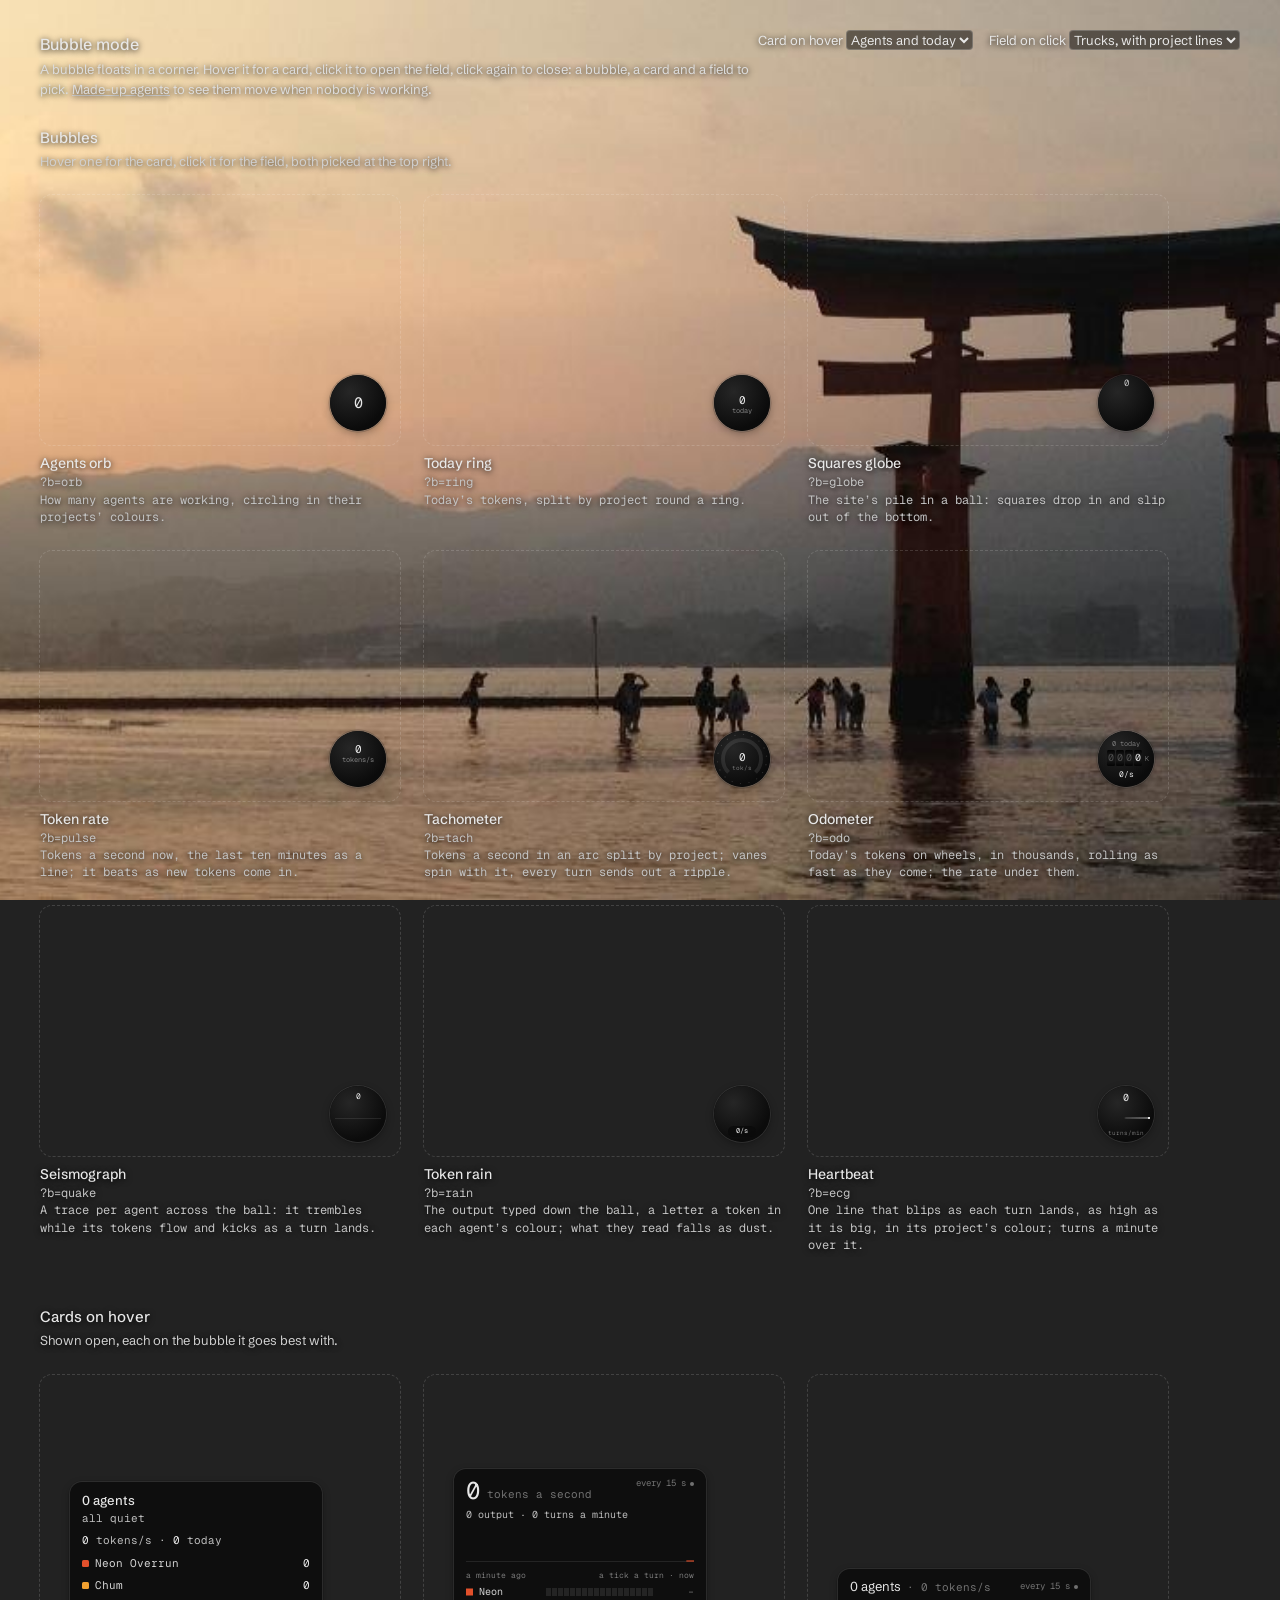
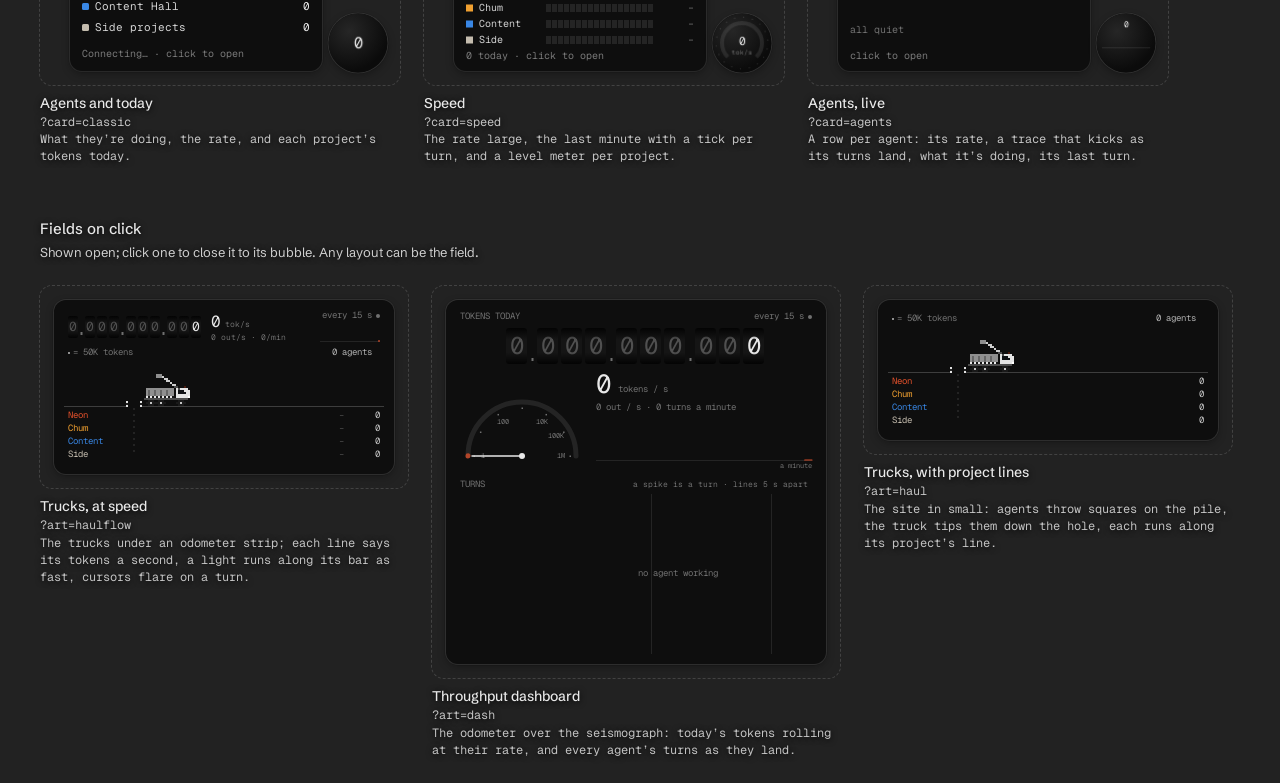
==== lab/bubble.html @ 2945d014 "Tokiscope Co-Authored-By: Claude Opus 5.5 <noreply@anthropic.com>" ====
<!doctype html>
<html lang="en">
<head>
<meta charset="utf-8">
<meta name="viewport" content="width=device-width, initial-scale=1">
<title>Bubble mode</title>
<link href="https://fonts.googleapis.com/css2?family=Geist+Mono:wght@400&family=Schibsted+Grotesk:wght@400;500&display=swap" rel="stylesheet">
<link href="bubble.css" rel="stylesheet">
<style>
  /* The bubble ideas side by side over a wallpaper: the bubbles (hover one for its card, click it for the field), then
     the cards and the fields shown open. ?b=<bubble>&card=<card>&art=<layout> shows one alone on a transparent page,
     pinned to the bottom right, for the app (&app=1); ?relay=demo makes agents up. */
  body { margin: 0; min-height: 100vh; color: #e8e8e8; font: 400 .875rem/1.5 "Schibsted Grotesk", system-ui, sans-serif;
    background: #222 url(torii.jpg) center / cover fixed; }
  h1 { margin: 0; padding: 2rem 2.5rem 0; font-size: 1rem; font-weight: 500; text-shadow: 0 1px 6px #000; }
  .intro { margin: .25rem 2.5rem 0; max-width: 46rem; font-size: .8125rem; color: #ddd; text-shadow: 0 1px 6px #000; }
  .intro a { color: inherit; }
  h2 { margin: 0; padding: 1.75rem 2.5rem 0; font-size: .9375rem; font-weight: 500; text-shadow: 0 1px 6px #000; }
  h2 + p { margin: .15rem 2.5rem 0; font-size: .8125rem; color: #d0d0d0; text-shadow: 0 1px 6px #000; }
  .controls { position: absolute; top: 1.9rem; right: 2.5rem; display: flex; gap: 1rem; font-size: .8125rem; text-shadow: 0 1px 6px #000; }
  .controls select { font: inherit; background: rgb(0 0 0 / .5); color: inherit; border: 1px solid rgb(255 255 255 / .2); border-radius: 4px; }
  main { display: flex; flex-wrap: wrap; gap: 1.5rem; padding: 1.5rem 2.5rem; }
  figure { margin: 0; }
  .stage { position: relative; width: 420px; height: 240px; border-radius: 12px; outline: 1px dashed rgb(255 255 255 / .15); }
  figcaption { margin-top: .5rem; text-shadow: 0 1px 6px #000; max-width: 420px; }
  figcaption b { font-weight: 500; }
  figcaption span { display: block; color: #c4c4c4; font: 400 .75rem/1.45 "Geist Mono", ui-monospace, monospace; }

  html.one, html.one body { background: transparent; }
  html.one body { height: 100vh; overflow: hidden; }
</style>
</head>
<body>
<script type="module">
  import { bubble, BUBBLES, CARDS } from './bubble.js';
  import { MACHINES } from './lab.js';
  const q = new URLSearchParams(location.search), one = q.get('b');
  const art = MACHINES[q.get('art')] ? q.get('art') : 'haul', card = CARDS[q.get('card')] ? q.get('card') : 'classic';
  if (one && BUBBLES[one]) {
    document.documentElement.classList.add('one');
    window.bubble = bubble(document.body, { style: one, card, art, app: q.has('app') });
  } else {
    // The cards with the bubble each goes best with, and the fields worth comparing open.
    const PAIR = { classic: 'orb', speed: 'tach', agents: 'quake' }, FIELDS = ['haulflow', 'dash', 'haul'];
    const fig = (data, size, title, url, note) => `<figure style="width:${size[0]}px"><div class="stage" ${data} style="width:${size[0]}px;height:${size[1]}px"></div>
      <figcaption><b>${title}</b><span>${url}</span><span>${note}</span></figcaption></figure>`;
    const select = (id, list, at) => `<select id="${id}">${Object.entries(list).map(([k, m]) => `<option value="${k}"${k === at ? ' selected' : ''}>${m.name}</option>`).join('')}</select>`;
    const demo = q.get('relay') === 'demo';
    document.body.innerHTML = `<h1>Bubble mode</h1>
      <p class="intro">A bubble floats in a corner. Hover it for a card, click it to open the field, click again to close: a
        bubble, a card and a field to pick. ${demo ? 'Made-up agents — <a href="?">follow the relay</a>.' : '<a href="?relay=demo">Made-up agents</a> to see them move when nobody is working.'}</p>
      <div class="controls"><label>Card on hover ${select('card', CARDS, card)}</label><label>Field on click ${select('art', MACHINES, art)}</label></div>
      <h2>Bubbles</h2><p>Hover one for the card, click it for the field, both picked at the top right.</p>
      <main>${Object.entries(BUBBLES).map(([k, b]) => fig(`data-b="${k}"`, [360, 250], b.name, `?b=${k}`, b.note)).join('')}</main>
      <h2>Cards on hover</h2><p>Shown open, each on the bubble it goes best with.</p>
      <main>${Object.entries(CARDS).map(([k, c]) => fig(`data-card="${k}"`, [360, 310], c.name, `?card=${k}`, c.note)).join('')}</main>
      <h2>Fields on click</h2><p>Shown open; click one to close it to its bubble. Any layout can be the field.</p>
      <main>${FIELDS.map(k => fig(`data-art="${k}"`, MACHINES[k].size().map(v => v + 48), MACHINES[k].name, `?art=${k}`, MACHINES[k].note)).join('')}</main>`;
    for (const id of ['card', 'art']) document.getElementById(id).addEventListener('change', e => { q.set(id, e.target.value); location.search = q; });
    for (const el of document.querySelectorAll('[data-b]')) bubble(el, { style: el.dataset.b, card, art });
    for (const el of document.querySelectorAll('[data-card]')) bubble(el, { style: PAIR[el.dataset.card], card: el.dataset.card, art, pin: 'card' });
    for (const el of document.querySelectorAll('[data-art]')) bubble(el, { style: 'tach', card, art: el.dataset.art, pin: 'open' });
  }
</script>
</body>
</html>
---- lab/bubble.css ----
/* The bubble, its hover card and the field it opens (bubble.js), for bubble.html and settings.html. */
/* The bubble and its hover card, side by side in the bottom right corner. */
.bw { position: absolute; right: 0; bottom: 0; padding: 14px; display: flex; align-items: flex-end; gap: 8px; }
/* The shell is the bubble: a dark ball with a hairline edge that reads on light and dark wallpapers, and a small
   shadow that stays inside the window. Clicked, it grows from its corner into the field, the ball fading out and
   the field fading in as it opens; clicked again, it shrinks back. It bobs while it is a bubble. */
.shell { position: relative; flex: none; width: 56px; height: 56px; border-radius: 28px; overflow: hidden; cursor: pointer;
  background: #0b0b0b;
  box-shadow: 0 0 0 1px rgb(255 255 255 / .1), 0 0 0 1.5px rgb(0 0 0 / .2), 0 3px 8px rgb(0 0 0 / .3);
  animation: bob 3.2s ease-in-out infinite;
  transition: width .42s cubic-bezier(.2, .8, .2, 1) .06s, height .42s cubic-bezier(.2, .8, .2, 1), border-radius .42s cubic-bezier(.2, .8, .2, 1), scale .2s ease; }
.shell.hover:not(.open) { scale: 1.05; }
.shell.open { width: var(--aw); height: var(--ah); border-radius: 12px; animation: none; background-color: #0e0e0e;
  transition: width .42s cubic-bezier(.2, .8, .2, 1), height .42s cubic-bezier(.2, .8, .2, 1) .04s, border-radius .32s cubic-bezier(.2, .8, .2, 1), scale .2s ease; }
.ball { position: absolute; right: 0; bottom: 0; width: 56px; height: 56px; border-radius: 50%;
  background: radial-gradient(circle at 35% 30%, #262626, #0b0b0b 70%); transition: opacity .22s ease .22s; }
.shell.open .ball { opacity: 0; transition: opacity .12s ease; }
.shell.flash .ball { animation: flash .35s ease-out; }
.art { position: absolute; right: 0; bottom: 0; padding: 10px; opacity: 0; pointer-events: none; transition: opacity .1s ease; }
.shell.open .art { opacity: 1; transition: opacity .24s ease .26s; }
@keyframes bob { 50% { translate: 0 -3px; } }
@keyframes flash { 40% { scale: 1.04; } }
/* The hover card: always laid out, invisible until shown; it fades and grows a little out of the bubble's side. */
.panel { background: #0e0e0e; border-radius: 12px; box-shadow: 0 0 0 1px rgb(255 255 255 / .08), 0 0 0 1.5px rgb(0 0 0 / .15), 0 3px 8px rgb(0 0 0 / .3);
  transform-origin: 100% 100%; opacity: 0; visibility: hidden; pointer-events: none; transform: translate(6px, 4px) scale(.94);
  transition: opacity .16s ease-in, transform .18s ease-in, visibility 0s linear .18s; }
/* Pinned to another corner (the app moves the bubble near the top or left of the screen), everything mirrors. */
.bw.top { top: 0; bottom: auto; align-items: flex-start; --oy: 0%; --sy: -4px; }
.bw.left { left: 0; right: auto; flex-direction: row-reverse; --ox: 0%; --sx: -6px; }
.bw.top .ball, .bw.top .art { top: 0; bottom: auto; }
.bw.left .ball, .bw.left .art { left: 0; right: auto; }
.panel { transform-origin: var(--ox, 100%) var(--oy, 100%); transform: translate(var(--sx, 6px), var(--sy, 4px)) scale(.94); }
.panel.in { opacity: 1; visibility: visible; pointer-events: auto; transform: none;
  transition: opacity .26s cubic-bezier(.2, .8, .2, 1) .05s, transform .34s cubic-bezier(.2, .8, .2, 1) .05s, visibility 0s; }
.card { width: 228px; padding: 10px 12px; font: 400 11px/1.4 "Geist Mono", ui-monospace, monospace; color: #bdbdbd; }
.card p { margin: 0; }
.card b { font-weight: 400; color: #e8e8e8; }
.card .hd { font: 500 13px/1.3 "Schibsted Grotesk", system-ui, sans-serif; }
.card .hd b { font-weight: 500; }
.card .hd span { font: 400 11px "Geist Mono", ui-monospace, monospace; color: #9a9a9a; }
.card .st { margin-top: 2px; white-space: nowrap; overflow: hidden; text-overflow: ellipsis; }
.card .rt { margin-top: 6px; }
.card ul { list-style: none; margin: 8px 0; padding: 0; display: grid; gap: 3px; }
.card li { position: relative; display: grid; grid-template-columns: auto 1fr auto; align-items: center; gap: 6px; padding-bottom: 3px; }
.card li i { width: 7px; height: 7px; border-radius: 1.5px; }
.card li span { color: #d4d4d4; }
.card li em { font-style: normal; color: #e8e8e8; }
.card li s { position: absolute; left: 13px; bottom: 0; height: 1px; max-width: calc(100% - 13px); text-decoration: none; }
.card .ft { color: #7a7a7a; font-size: 10px; }
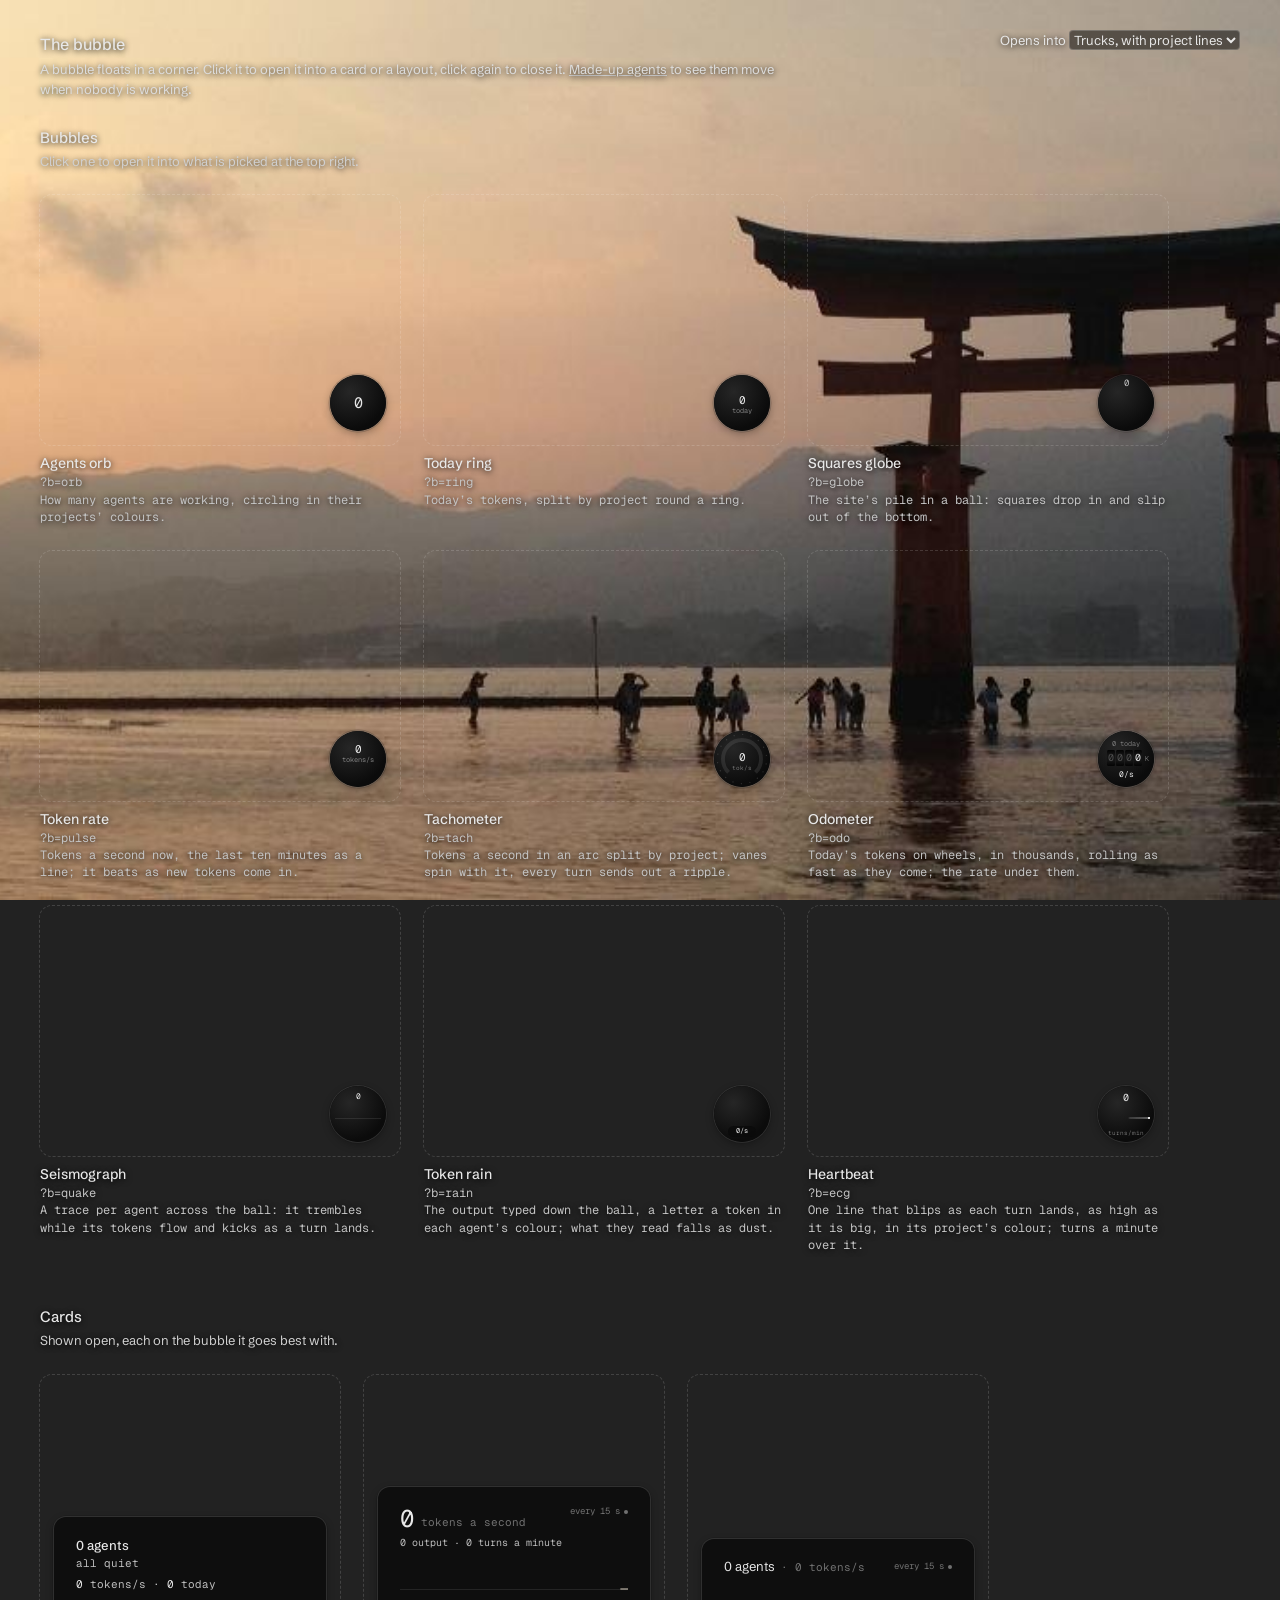
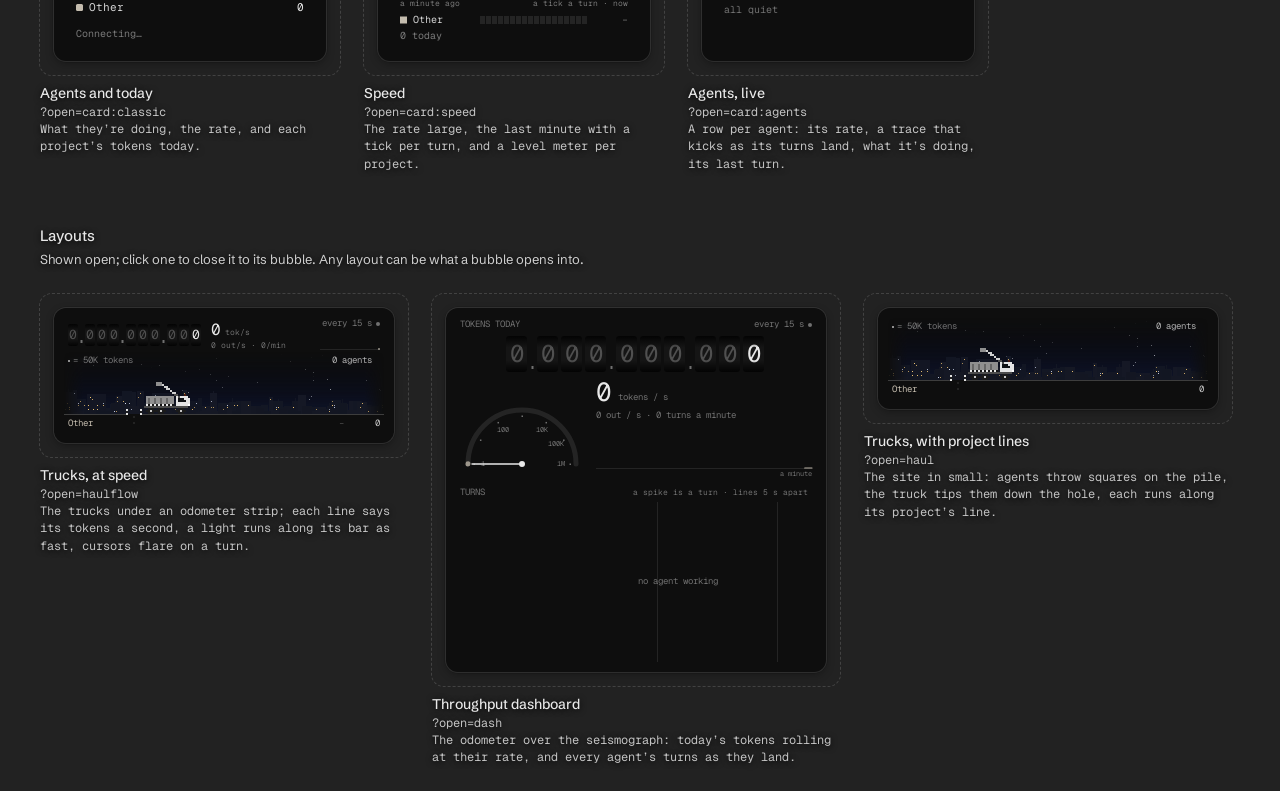
==== commit b5dd3c6d: "The bubble only: it opens into a card or a layout; Settings in three tabs; today's tokens in the men" ====
--- a/lab/bubble.html
+++ b/lab/bubble.html
@@ -3,12 +3,12 @@
 <head>
 <meta charset="utf-8">
 <meta name="viewport" content="width=device-width, initial-scale=1">
-<title>Bubble mode</title>
+<title>The bubble</title>
 <link href="https://fonts.googleapis.com/css2?family=Geist+Mono:wght@400&family=Schibsted+Grotesk:wght@400;500&display=swap" rel="stylesheet">
 <link href="bubble.css" rel="stylesheet">
 <style>
-  /* The bubble ideas side by side over a wallpaper: the bubbles (hover one for its card, click it for the field), then
-     the cards and the fields shown open. ?b=<bubble>&card=<card>&art=<layout> shows one alone on a transparent page,
+  /* The bubbles side by side over a wallpaper (click one to open it), then what they can open into shown open: the
+     cards and the layouts worth comparing. ?b=<bubble>&open=<card:key|layout> shows one alone on a transparent page,
      pinned to the bottom right, for the app (&app=1); ?relay=demo makes agents up. */
   body { margin: 0; min-height: 100vh; color: #e8e8e8; font: 400 .875rem/1.5 "Schibsted Grotesk", system-ui, sans-serif;
     background: #222 url(torii.jpg) center / cover fixed; }
@@ -32,34 +32,34 @@
 </head>
 <body>
 <script type="module">
-  import { bubble, BUBBLES, CARDS } from './bubble.js';
+  import { bubble, BUBBLES, CARDS, isCard } from './bubble.js';
   import { MACHINES } from './lab.js';
   const q = new URLSearchParams(location.search), one = q.get('b');
-  const art = MACHINES[q.get('art')] ? q.get('art') : 'haul', card = CARDS[q.get('card')] ? q.get('card') : 'classic';
+  const open = isCard(q.get('open')) || MACHINES[q.get('open')] ? q.get('open') : 'haul';
   if (one && BUBBLES[one]) {
     document.documentElement.classList.add('one');
-    window.bubble = bubble(document.body, { style: one, card, art, app: q.has('app') });
+    window.bubble = bubble(document.body, { style: one, open, app: q.has('app') });
   } else {
-    // The cards with the bubble each goes best with, and the fields worth comparing open.
+    // What a bubble opens into, shown open: the cards on the bubble each goes best with, and the layouts worth comparing.
     const PAIR = { classic: 'orb', speed: 'tach', agents: 'quake' }, FIELDS = ['haulflow', 'dash', 'haul'];
     const fig = (data, size, title, url, note) => `<figure style="width:${size[0]}px"><div class="stage" ${data} style="width:${size[0]}px;height:${size[1]}px"></div>
       <figcaption><b>${title}</b><span>${url}</span><span>${note}</span></figcaption></figure>`;
-    const select = (id, list, at) => `<select id="${id}">${Object.entries(list).map(([k, m]) => `<option value="${k}"${k === at ? ' selected' : ''}>${m.name}</option>`).join('')}</select>`;
+    const options = [...Object.entries(CARDS).map(([k, c]) => ['card:' + k, c.name]), ...Object.entries(MACHINES).map(([k, m]) => [k, m.name])];
     const demo = q.get('relay') === 'demo';
-    document.body.innerHTML = `<h1>Bubble mode</h1>
-      <p class="intro">A bubble floats in a corner. Hover it for a card, click it to open the field, click again to close: a
-        bubble, a card and a field to pick. ${demo ? 'Made-up agents — <a href="?">follow the relay</a>.' : '<a href="?relay=demo">Made-up agents</a> to see them move when nobody is working.'}</p>
-      <div class="controls"><label>Card on hover ${select('card', CARDS, card)}</label><label>Field on click ${select('art', MACHINES, art)}</label></div>
-      <h2>Bubbles</h2><p>Hover one for the card, click it for the field, both picked at the top right.</p>
+    document.body.innerHTML = `<h1>The bubble</h1>
+      <p class="intro">A bubble floats in a corner. Click it to open it into a card or a layout, click again to close it.
+        ${demo ? 'Made-up agents — <a href="?">follow the relay</a>.' : '<a href="?relay=demo">Made-up agents</a> to see them move when nobody is working.'}</p>
+      <div class="controls"><label>Opens into <select id="open">${options.map(([k, n]) => `<option value="${k}"${k === open ? ' selected' : ''}>${n}</option>`).join('')}</select></label></div>
+      <h2>Bubbles</h2><p>Click one to open it into what is picked at the top right.</p>
       <main>${Object.entries(BUBBLES).map(([k, b]) => fig(`data-b="${k}"`, [360, 250], b.name, `?b=${k}`, b.note)).join('')}</main>
-      <h2>Cards on hover</h2><p>Shown open, each on the bubble it goes best with.</p>
-      <main>${Object.entries(CARDS).map(([k, c]) => fig(`data-card="${k}"`, [360, 310], c.name, `?card=${k}`, c.note)).join('')}</main>
-      <h2>Fields on click</h2><p>Shown open; click one to close it to its bubble. Any layout can be the field.</p>
-      <main>${FIELDS.map(k => fig(`data-art="${k}"`, MACHINES[k].size().map(v => v + 48), MACHINES[k].name, `?art=${k}`, MACHINES[k].note)).join('')}</main>`;
-    for (const id of ['card', 'art']) document.getElementById(id).addEventListener('change', e => { q.set(id, e.target.value); location.search = q; });
-    for (const el of document.querySelectorAll('[data-b]')) bubble(el, { style: el.dataset.b, card, art });
-    for (const el of document.querySelectorAll('[data-card]')) bubble(el, { style: PAIR[el.dataset.card], card: el.dataset.card, art, pin: 'card' });
-    for (const el of document.querySelectorAll('[data-art]')) bubble(el, { style: 'tach', card, art: el.dataset.art, pin: 'open' });
+      <h2>Cards</h2><p>Shown open, each on the bubble it goes best with.</p>
+      <main>${Object.entries(CARDS).map(([k, c]) => fig(`data-card="${k}"`, [300, 300], c.name, `?open=card:${k}`, c.note)).join('')}</main>
+      <h2>Layouts</h2><p>Shown open; click one to close it to its bubble. Any layout can be what a bubble opens into.</p>
+      <main>${FIELDS.map(k => fig(`data-art="${k}"`, MACHINES[k].size().map(v => v + 48), MACHINES[k].name, `?open=${k}`, MACHINES[k].note)).join('')}</main>`;
+    document.getElementById('open').addEventListener('change', e => { q.set('open', e.target.value); location.search = q; });
+    for (const el of document.querySelectorAll('[data-b]')) bubble(el, { style: el.dataset.b, open });
+    for (const el of document.querySelectorAll('[data-card]')) bubble(el, { style: PAIR[el.dataset.card], open: 'card:' + el.dataset.card, pin: 'open' });
+    for (const el of document.querySelectorAll('[data-art]')) bubble(el, { style: 'tach', open: el.dataset.art, pin: 'open' });
   }
 </script>
 </body>
--- a/lab/bubble.css
+++ b/lab/bubble.css
@@ -1,6 +1,6 @@
-/* The bubble, its hover card and the field it opens (bubble.js), for bubble.html and settings.html. */
-/* The bubble and its hover card, side by side in the bottom right corner. */
-.bw { position: absolute; right: 0; bottom: 0; padding: 14px; display: flex; align-items: flex-end; gap: 8px; }
+/* The bubble and what it opens into (bubble.js), for bubble.html and settings.html. */
+/* The bubble, in the bottom right corner. */
+.bw { position: absolute; right: 0; bottom: 0; padding: 14px; display: flex; align-items: flex-end; }
 /* The shell is the bubble: a dark ball with a hairline edge that reads on light and dark wallpapers, and a small
    shadow that stays inside the window. Clicked, it grows from its corner into the field, the ball fading out and
    the field fading in as it opens; clicked again, it shrinks back. It bobs while it is a bubble. */
@@ -20,18 +20,12 @@
 .shell.open .art { opacity: 1; transition: opacity .24s ease .26s; }
 @keyframes bob { 50% { translate: 0 -3px; } }
 @keyframes flash { 40% { scale: 1.04; } }
-/* The hover card: always laid out, invisible until shown; it fades and grows a little out of the bubble's side. */
-.panel { background: #0e0e0e; border-radius: 12px; box-shadow: 0 0 0 1px rgb(255 255 255 / .08), 0 0 0 1.5px rgb(0 0 0 / .15), 0 3px 8px rgb(0 0 0 / .3);
-  transform-origin: 100% 100%; opacity: 0; visibility: hidden; pointer-events: none; transform: translate(6px, 4px) scale(.94);
-  transition: opacity .16s ease-in, transform .18s ease-in, visibility 0s linear .18s; }
 /* Pinned to another corner (the app moves the bubble near the top or left of the screen), everything mirrors. */
-.bw.top { top: 0; bottom: auto; align-items: flex-start; --oy: 0%; --sy: -4px; }
-.bw.left { left: 0; right: auto; flex-direction: row-reverse; --ox: 0%; --sx: -6px; }
+.bw.top { top: 0; bottom: auto; align-items: flex-start; }
+.bw.left { left: 0; right: auto; }
 .bw.top .ball, .bw.top .art { top: 0; bottom: auto; }
 .bw.left .ball, .bw.left .art { left: 0; right: auto; }
-.panel { transform-origin: var(--ox, 100%) var(--oy, 100%); transform: translate(var(--sx, 6px), var(--sy, 4px)) scale(.94); }
-.panel.in { opacity: 1; visibility: visible; pointer-events: auto; transform: none;
-  transition: opacity .26s cubic-bezier(.2, .8, .2, 1) .05s, transform .34s cubic-bezier(.2, .8, .2, 1) .05s, visibility 0s; }
+/* The cards, opened in the field or shown in a gallery. */
 .card { width: 228px; padding: 10px 12px; font: 400 11px/1.4 "Geist Mono", ui-monospace, monospace; color: #bdbdbd; }
 .card p { margin: 0; }
 .card b { font-weight: 400; color: #e8e8e8; }
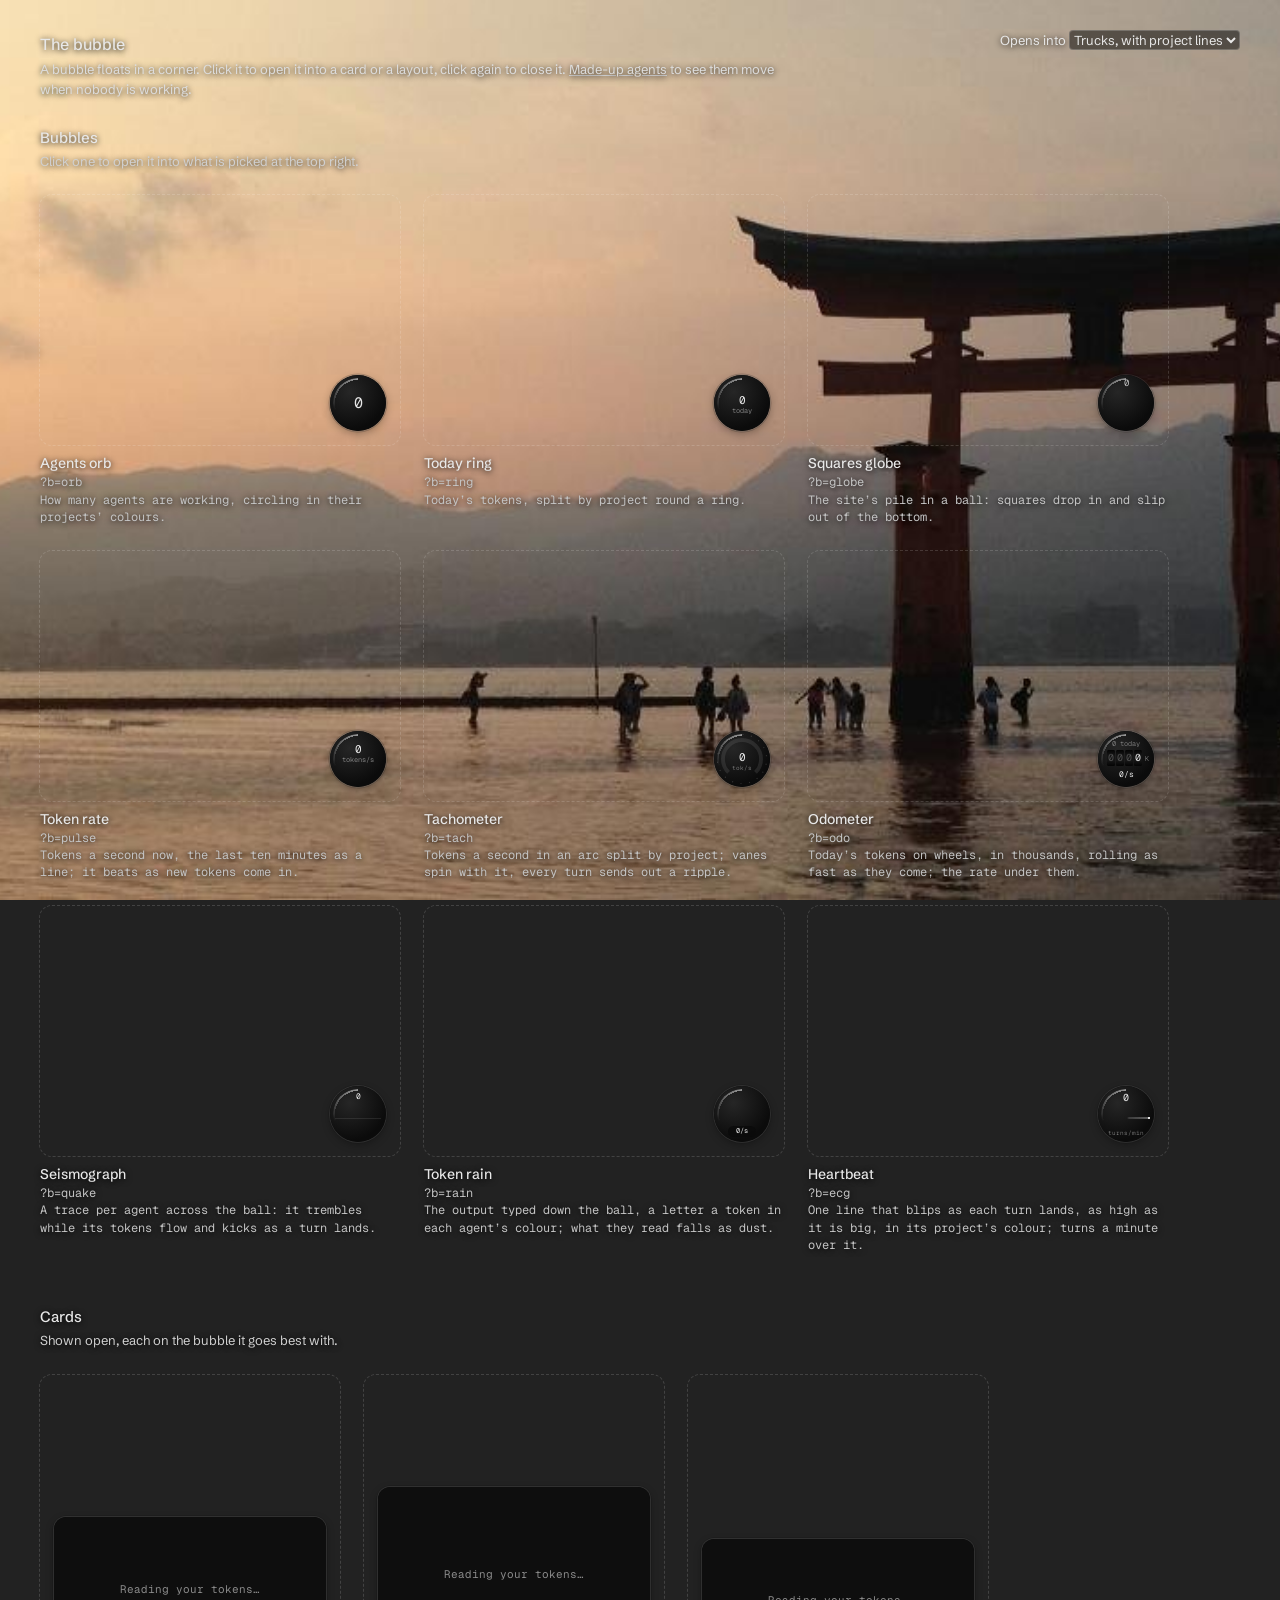
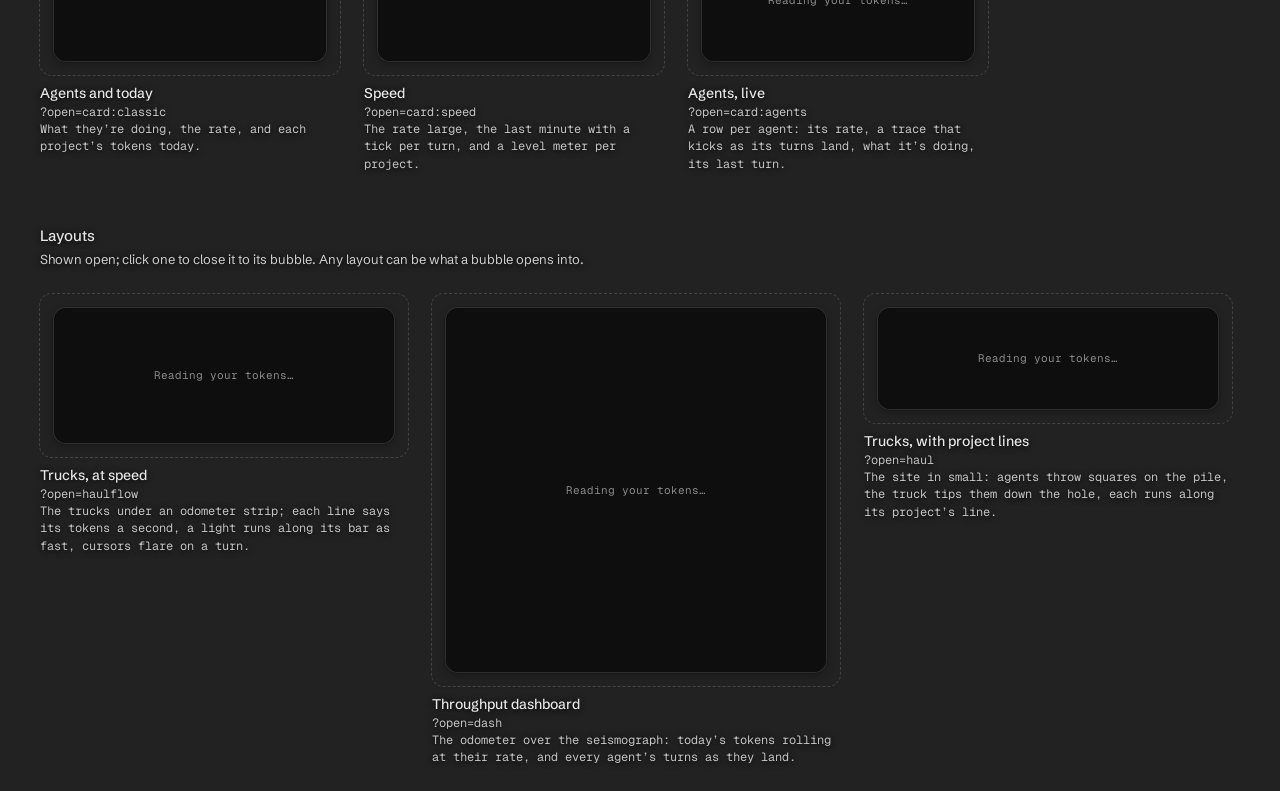
==== commit cfa3cb38: "The bubble changes in place: a new bubble, what it opens into, the tokens counted or the backdrop ke" ====
--- a/lab/bubble.html
+++ b/lab/bubble.html
@@ -34,11 +34,30 @@
 <script type="module">
   import { bubble, BUBBLES, CARDS, isCard } from './bubble.js';
   import { MACHINES } from './lab.js';
+  import { setKinds } from './flow.js';
+  import { setScene } from './scene.js';
   const q = new URLSearchParams(location.search), one = q.get('b');
   const open = isCard(q.get('open')) || MACHINES[q.get('open')] ? q.get('open') : 'haul';
   if (one && BUBBLES[one]) {
     document.documentElement.classList.add('one');
-    window.bubble = bubble(document.body, { style: one, open, app: q.has('app') });
+    // For the app: it pins the bubble to a corner, hovers and toggles it, and changes what shows in place (`set`), so
+    // the stats so far stay instead of the page loading again.
+    let style = one, what = open, corner = [false, false], b;
+    const make = wasOpen => { b = bubble(document.body, { style, open: what, app: q.has('app'), pin: wasOpen ? 'open' : null }); b.anchor(...corner); };
+    make(false);
+    window.bubble = {
+      hover: on => b.hover(on), toggle: () => b.toggle(),
+      anchor(t, l) { corner = [t, l]; b.anchor(t, l); },
+      set({ b: s, open: o, kinds, scene }) {
+        if (kinds) setKinds(kinds);
+        if (scene) setScene(scene);
+        if ((s && BUBBLES[s] && s !== style) || (o && o !== what && (isCard(o) || MACHINES[o]))) {
+          const wasOpen = b.isOpen;
+          style = BUBBLES[s] ? s : style; what = isCard(o) || MACHINES[o] ? o : what;
+          b.stop(); make(wasOpen);
+        }
+      },
+    };
   } else {
     // What a bubble opens into, shown open: the cards on the bubble each goes best with, and the layouts worth comparing.
     const PAIR = { classic: 'orb', speed: 'tach', agents: 'quake' }, FIELDS = ['haulflow', 'dash', 'haul'];
--- a/lab/bubble.css
+++ b/lab/bubble.css
@@ -20,6 +20,13 @@
 .shell.open .art { opacity: 1; transition: opacity .24s ease .26s; }
 @keyframes bob { 50% { translate: 0 -3px; } }
 @keyframes flash { 40% { scale: 1.04; } }
+/* Waiting for the first stats: a ring turns round the ball, and the field says so. */
+.shell.loading .ball::after { content: ""; position: absolute; inset: 3px; border-radius: 50%;
+  background: conic-gradient(from 0deg, transparent 0 70%, rgb(255 255 255 / .55)); animation: turn 1.1s linear infinite;
+  -webkit-mask: radial-gradient(farthest-side, transparent calc(100% - 2px), #000 calc(100% - 2px)); }
+@keyframes turn { to { rotate: 1turn; } }
+.wait { position: absolute; inset: 0; display: grid; place-items: center; background: #0e0e0e; border-radius: 12px;
+  color: #8a8a8a; font: 400 11px "Geist Mono", ui-monospace, monospace; }
 /* Pinned to another corner (the app moves the bubble near the top or left of the screen), everything mirrors. */
 .bw.top { top: 0; bottom: auto; align-items: flex-start; }
 .bw.left { left: 0; right: auto; }
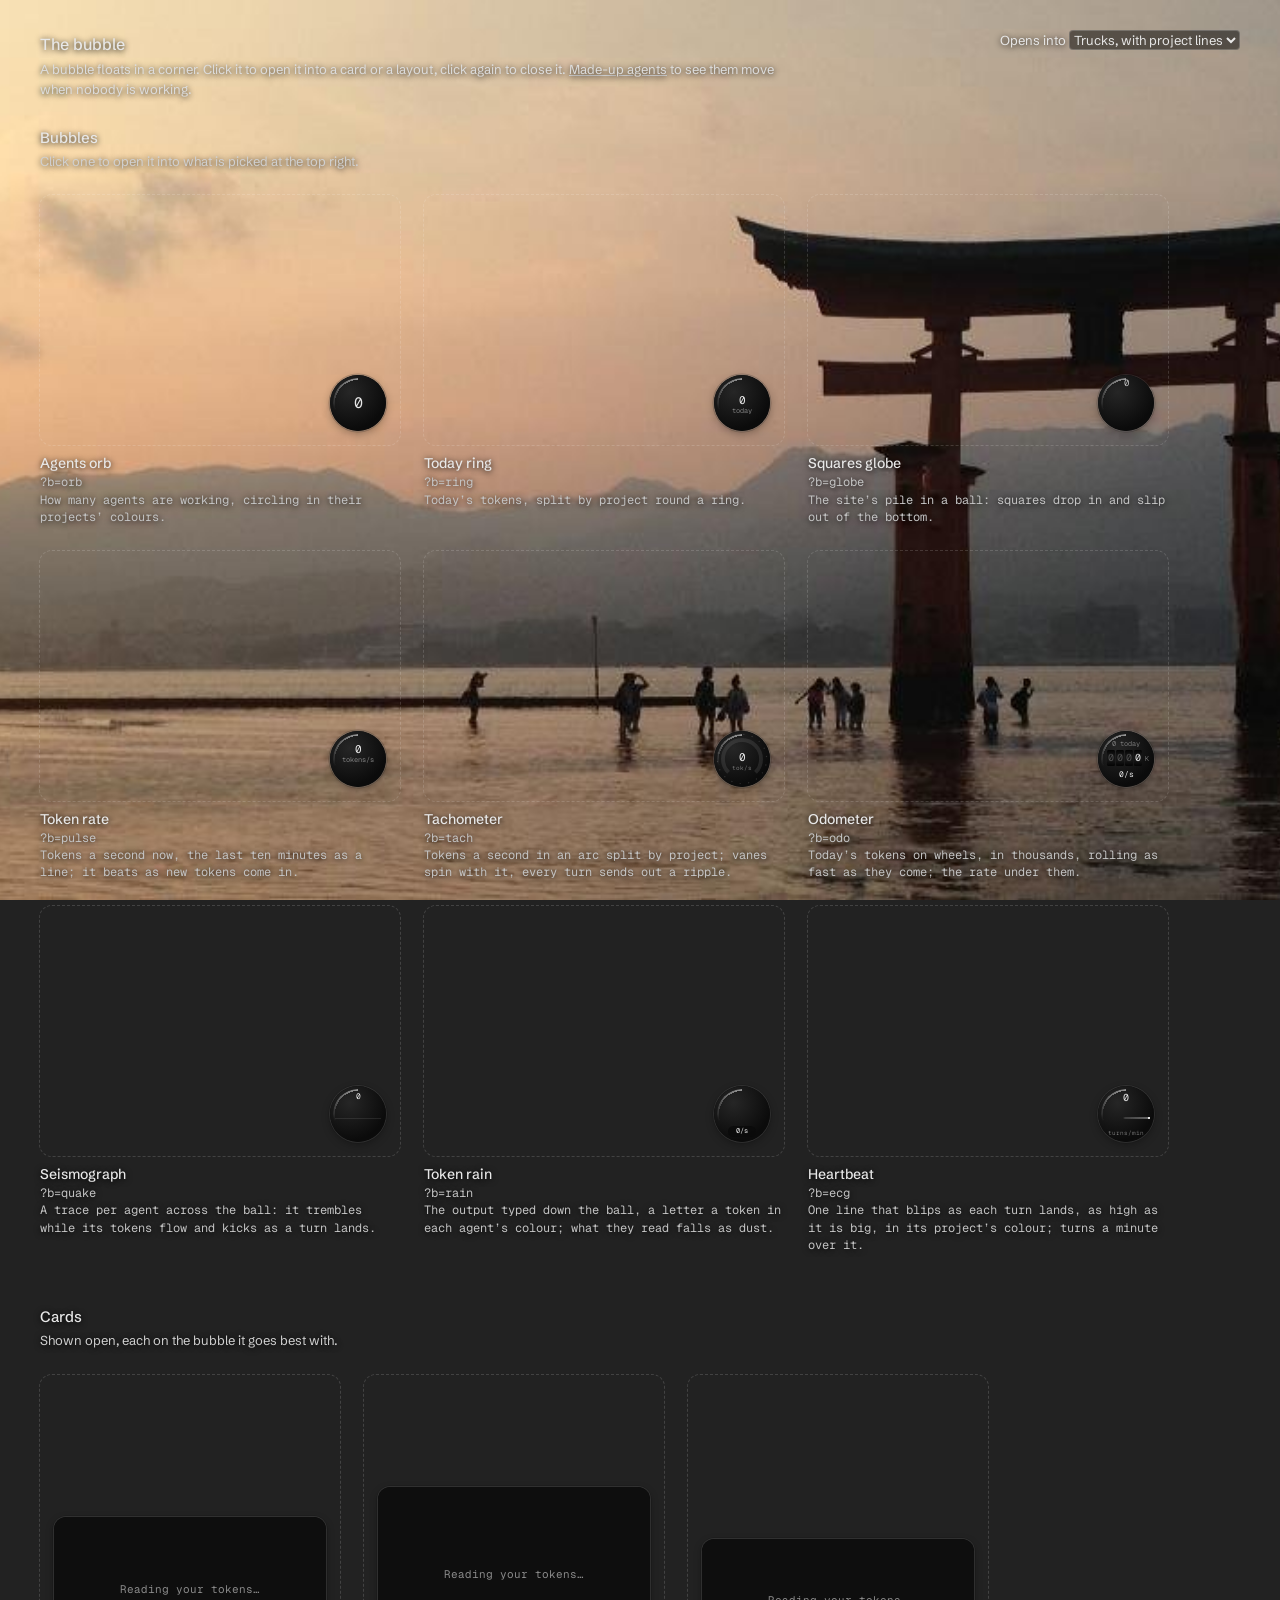
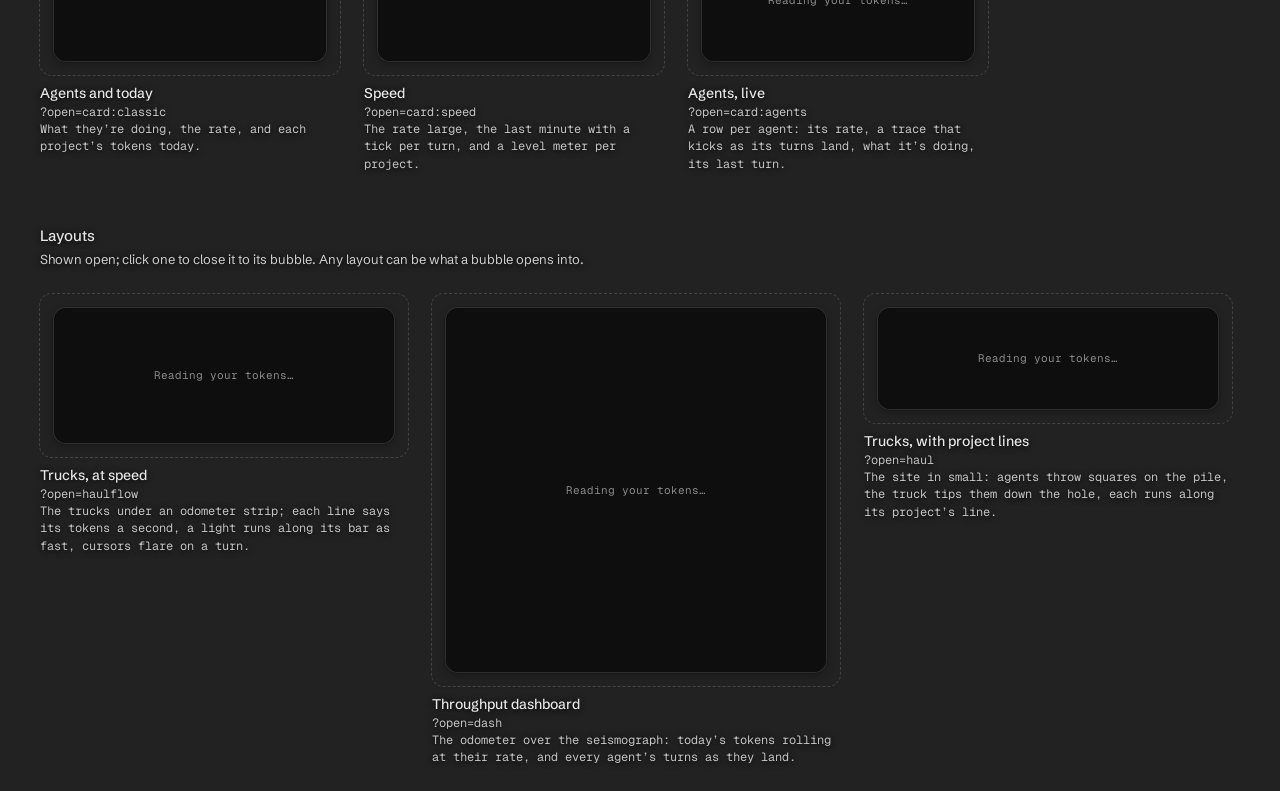
==== commit 64b12031: "Japanese: the app and its pages in Japanese, by the Mac's language or Settings › General › Language;" ====
--- a/lab/bubble.html
+++ b/lab/bubble.html
@@ -10,7 +10,7 @@
   /* The bubbles side by side over a wallpaper (click one to open it), then what they can open into shown open: the
      cards and the layouts worth comparing. ?b=<bubble>&open=<card:key|layout> shows one alone on a transparent page,
      pinned to the bottom right, for the app (&app=1); ?relay=demo makes agents up. */
-  body { margin: 0; min-height: 100vh; color: #e8e8e8; font: 400 .875rem/1.5 "Schibsted Grotesk", system-ui, sans-serif;
+  body { margin: 0; min-height: 100vh; color: #e8e8e8; font: 400 .875rem/1.5 "Schibsted Grotesk", system-ui, "Hiragino Sans", "Hiragino Kaku Gothic ProN", sans-serif;
     background: #222 url(torii.jpg) center / cover fixed; }
   h1 { margin: 0; padding: 2rem 2.5rem 0; font-size: 1rem; font-weight: 500; text-shadow: 0 1px 6px #000; }
   .intro { margin: .25rem 2.5rem 0; max-width: 46rem; font-size: .8125rem; color: #ddd; text-shadow: 0 1px 6px #000; }
--- a/lab/bubble.css
+++ b/lab/bubble.css
@@ -26,19 +26,19 @@
   -webkit-mask: radial-gradient(farthest-side, transparent calc(100% - 2px), #000 calc(100% - 2px)); }
 @keyframes turn { to { rotate: 1turn; } }
 .wait { position: absolute; inset: 0; display: grid; place-items: center; background: #0e0e0e; border-radius: 12px;
-  color: #8a8a8a; font: 400 11px "Geist Mono", ui-monospace, monospace; }
+  color: #8a8a8a; font: 400 11px "Geist Mono", ui-monospace, "Hiragino Sans", "Hiragino Kaku Gothic ProN", monospace; }
 /* Pinned to another corner (the app moves the bubble near the top or left of the screen), everything mirrors. */
 .bw.top { top: 0; bottom: auto; align-items: flex-start; }
 .bw.left { left: 0; right: auto; }
 .bw.top .ball, .bw.top .art { top: 0; bottom: auto; }
 .bw.left .ball, .bw.left .art { left: 0; right: auto; }
 /* The cards, opened in the field or shown in a gallery. */
-.card { width: 228px; padding: 10px 12px; font: 400 11px/1.4 "Geist Mono", ui-monospace, monospace; color: #bdbdbd; }
+.card { width: 228px; padding: 10px 12px; font: 400 11px/1.4 "Geist Mono", ui-monospace, "Hiragino Sans", "Hiragino Kaku Gothic ProN", monospace; color: #bdbdbd; }
 .card p { margin: 0; }
 .card b { font-weight: 400; color: #e8e8e8; }
-.card .hd { font: 500 13px/1.3 "Schibsted Grotesk", system-ui, sans-serif; }
+.card .hd { font: 500 13px/1.3 "Schibsted Grotesk", system-ui, "Hiragino Sans", "Hiragino Kaku Gothic ProN", sans-serif; }
 .card .hd b { font-weight: 500; }
-.card .hd span { font: 400 11px "Geist Mono", ui-monospace, monospace; color: #9a9a9a; }
+.card .hd span { font: 400 11px "Geist Mono", ui-monospace, "Hiragino Sans", "Hiragino Kaku Gothic ProN", monospace; color: #9a9a9a; }
 .card .st { margin-top: 2px; white-space: nowrap; overflow: hidden; text-overflow: ellipsis; }
 .card .rt { margin-top: 6px; }
 .card ul { list-style: none; margin: 8px 0; padding: 0; display: grid; gap: 3px; }
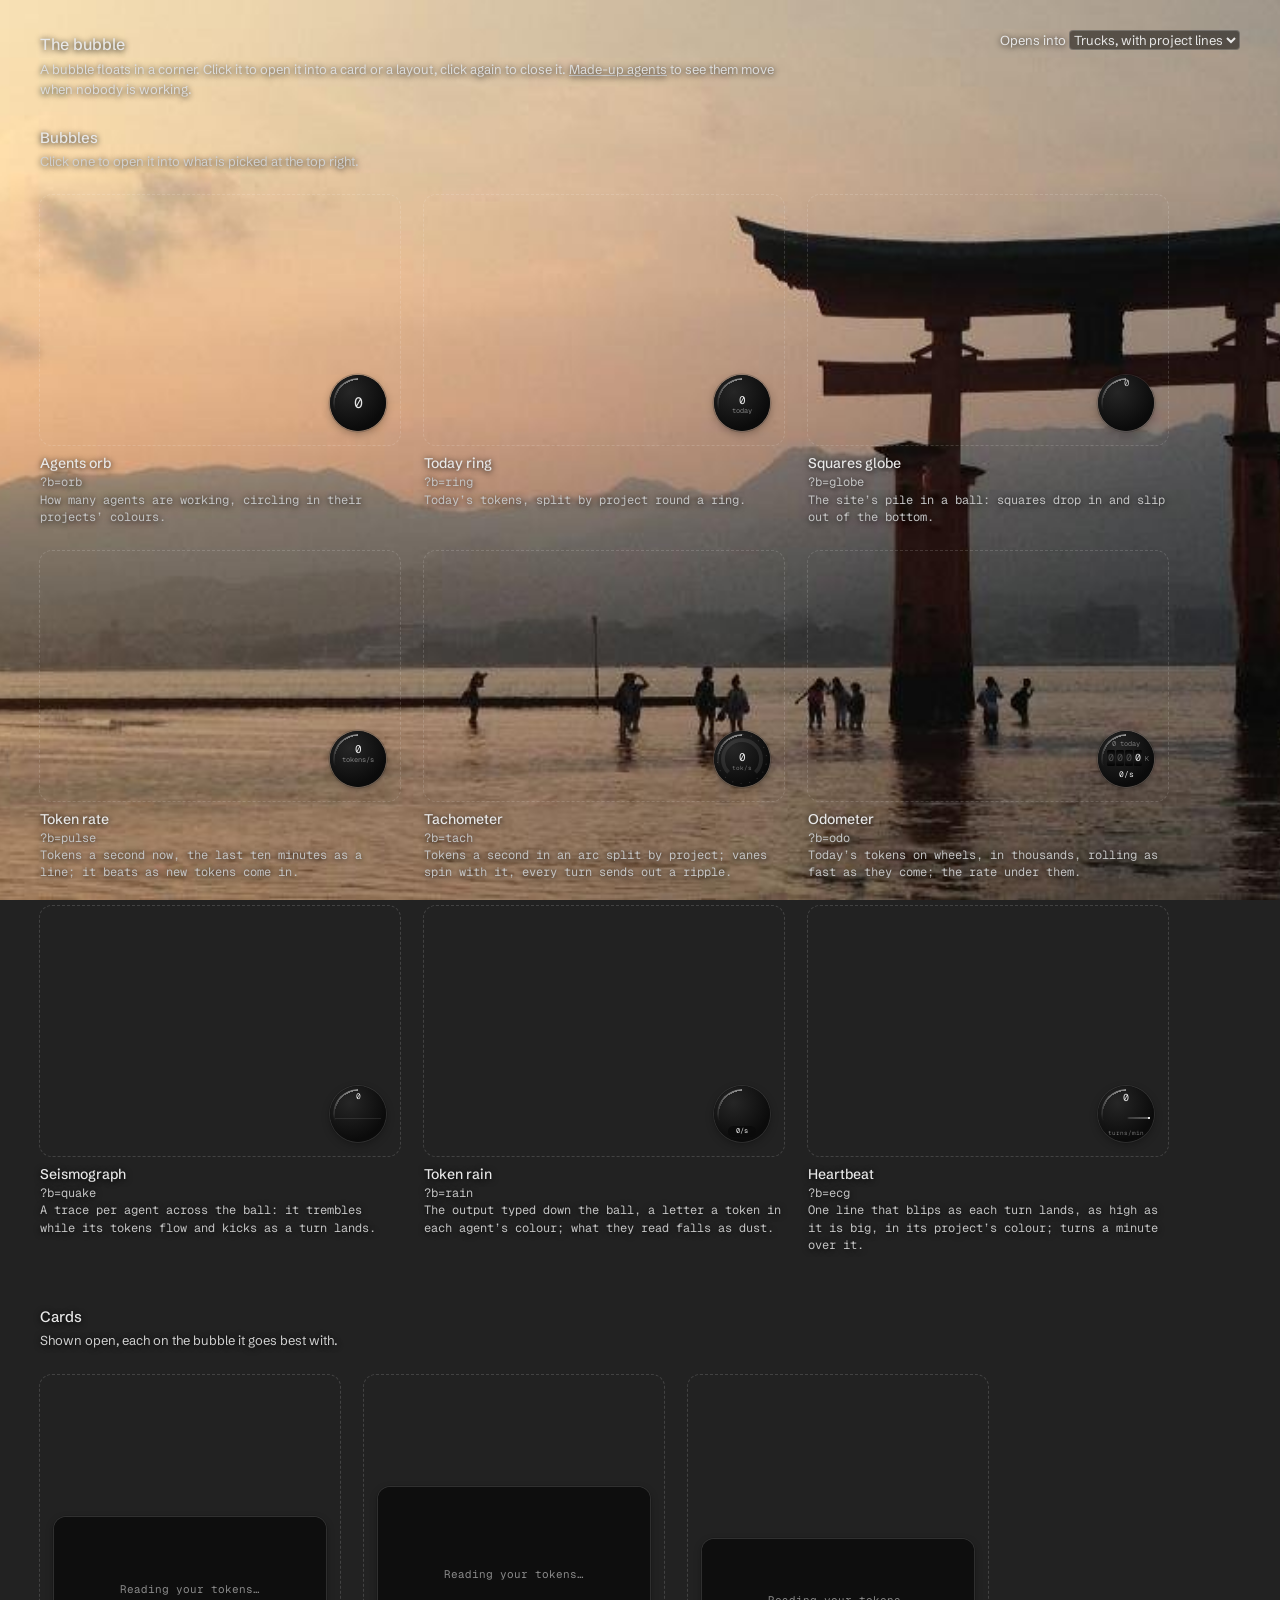
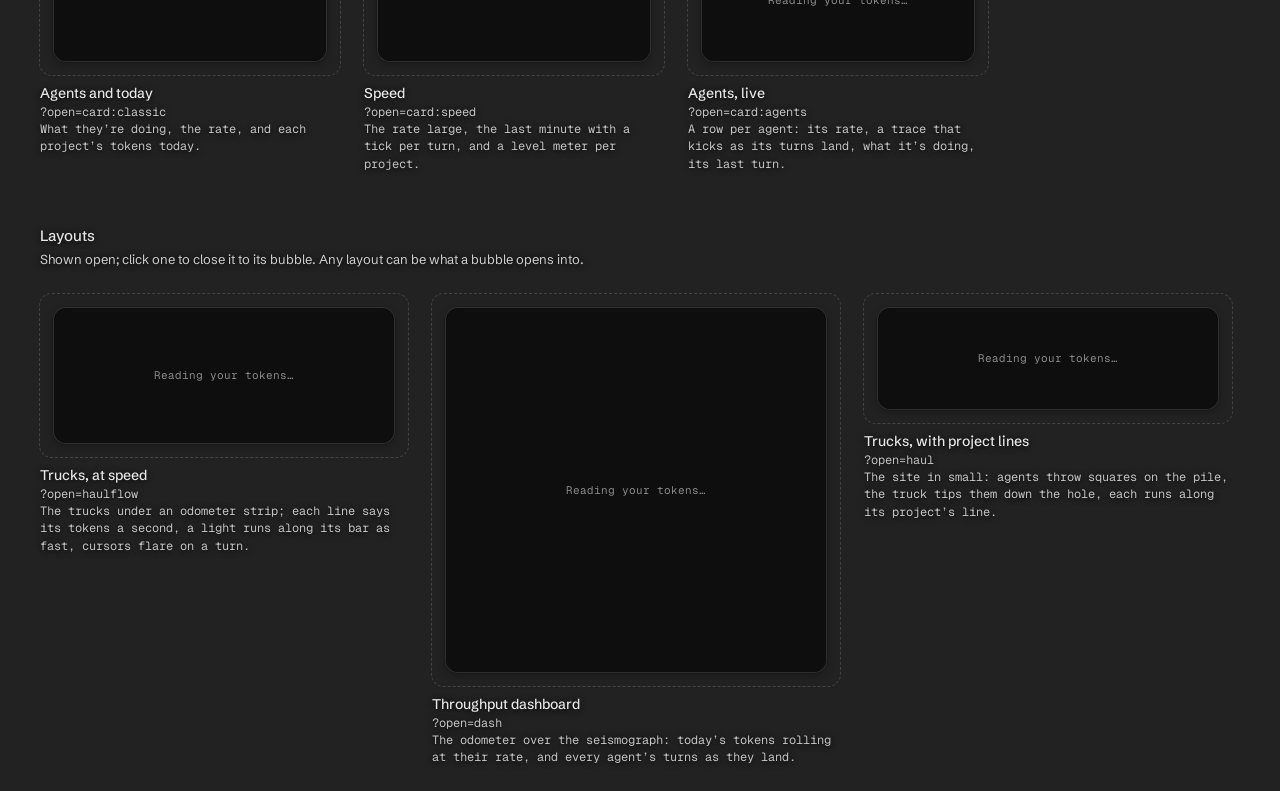
==== commit d941436d: "Loading survives changes: the language changes in place too; a page that replaces another carries on" ====
--- a/lab/bubble.html
+++ b/lab/bubble.html
@@ -36,6 +36,7 @@
   import { MACHINES } from './lab.js';
   import { setKinds } from './flow.js';
   import { setScene } from './scene.js';
+  import { LANG, setLang } from './i18n.js';
   const q = new URLSearchParams(location.search), one = q.get('b');
   const open = isCard(q.get('open')) || MACHINES[q.get('open')] ? q.get('open') : 'haul';
   if (one && BUBBLES[one]) {
@@ -48,10 +49,12 @@
     window.bubble = {
       hover: on => b.hover(on), toggle: () => b.toggle(),
       anchor(t, l) { corner = [t, l]; b.anchor(t, l); },
-      set({ b: s, open: o, kinds, scene }) {
+      set({ b: s, open: o, kinds, scene, lang }) {
         if (kinds) setKinds(kinds);
         if (scene) setScene(scene);
-        if ((s && BUBBLES[s] && s !== style) || (o && o !== what && (isCard(o) || MACHINES[o]))) {
+        const relang = lang && lang !== LANG;
+        if (relang) setLang(lang);
+        if (relang || (s && BUBBLES[s] && s !== style) || (o && o !== what && (isCard(o) || MACHINES[o]))) {
           const wasOpen = b.isOpen;
           style = BUBBLES[s] ? s : style; what = isCard(o) || MACHINES[o] ? o : what;
           b.stop(); make(wasOpen);
